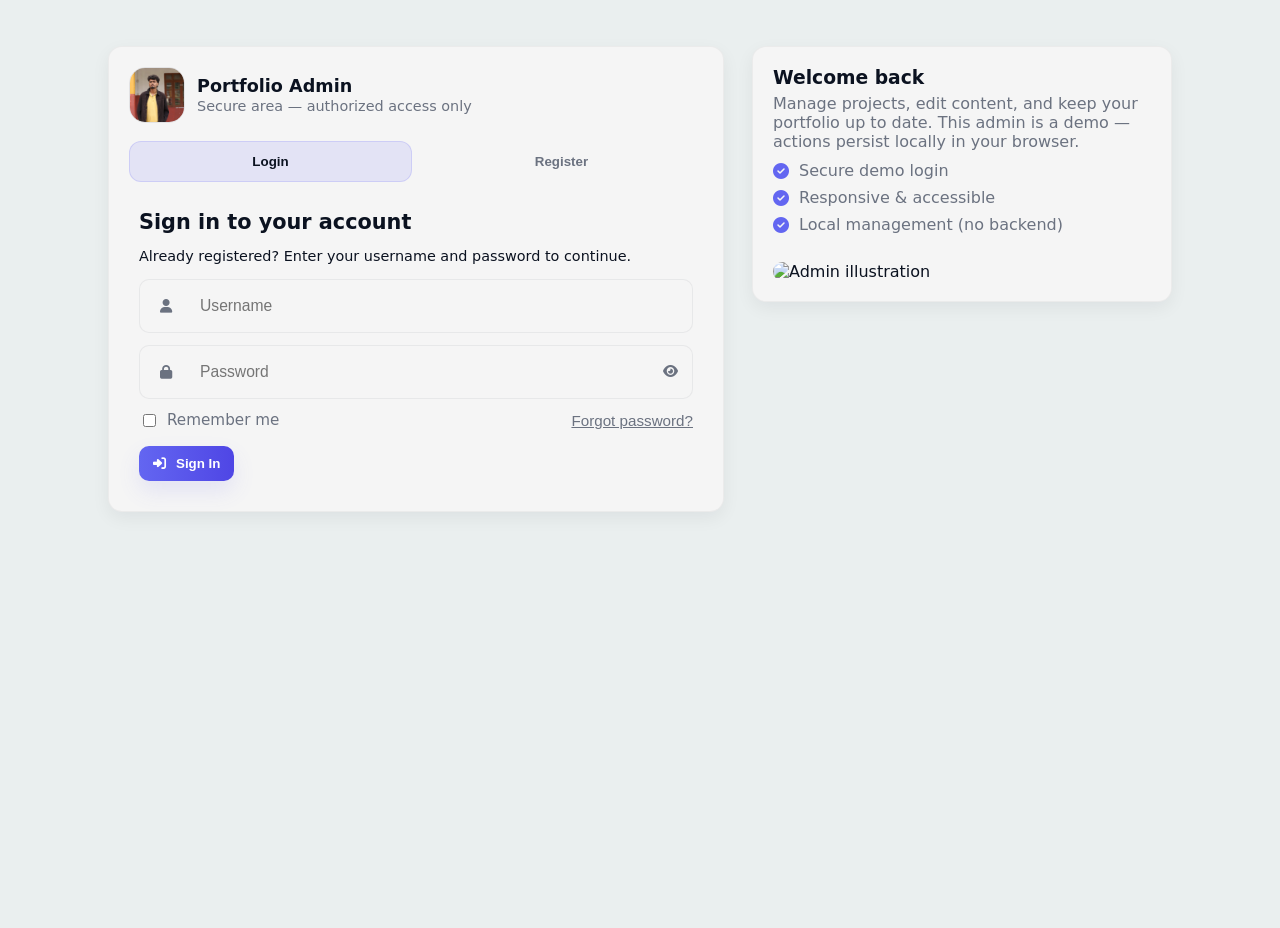
==== Admin/admin.html @ 9e24e944 "Initial commit" ====
<!doctype html>
<html lang="en">
<head>
  <meta charset="utf-8">
  <meta name="viewport" content="width=device-width,initial-scale=1">
  <title>Admin • Portfolio</title>
  <link rel="stylesheet" href="admin.css">
  <link rel="stylesheet" href="https://cdnjs.cloudflare.com/ajax/libs/font-awesome/6.4.0/css/all.min.css">
</head>
<body class="admin-root">
  <main class="login-wrap">
    <section class="panel left-panel">
      <div class="brand">
        <a id="logo-link" class="logo" href="#" title="Go to dashboard">
          <img class="logo-image" src="/images/SSSS.jpeg" alt="Portfolio Admin logo">
        </a>
        <div class="brand-text">
          <h1>Portfolio Admin</h1>
          <p class="muted">Secure area — authorized access only</p>
        </div>
      </div>

      <div class="auth-tabs">
        <button id="tab-login" class="tab active">Login</button>
        <button id="tab-register" class="tab">Register</button>
      </div>

      <form id="login-form" class="login-card" aria-labelledby="login-title" novalidate>
        <h2 id="login-title">Sign in to your account</h2>
        <p class="muted small">Already registered? Enter your username and password to continue.</p>

        <label class="input-group">
          <span class="icon"><i class="fa fa-user"></i></span>
          <input id="adm-username" name="username" type="text" placeholder="Username" required autocomplete="username">
        </label>

        <label class="input-group">
          <span class="icon"><i class="fa fa-lock"></i></span>
          <input id="adm-password" name="password" type="password" placeholder="Password" required autocomplete="current-password">
          <button type="button" id="toggle-pass" class="toggle-pass" aria-label="Show password"><i class="fa fa-eye"></i></button>
        </label>

        <div class="form-foot">
          <label class="remember"><input id="remember" type="checkbox"> Remember me</label>
          <button id="forgot-password" type="button" class="forgot muted">Forgot password?</button>
        </div>

        <div class="actions">
          <button id="adm-login" class="btn btn-primary" type="submit"><i class="fa fa-sign-in-alt"></i> Sign In</button>
        </div>

        <p id="login-error" class="error" role="alert" aria-live="assertive" style="display:none">Invalid username or password</p>
      </form>

      <form id="register-form" class="login-card" aria-labelledby="register-title" novalidate style="display:none">
        <h2 id="register-title">Create a New Account</h2>
        <p class="muted small">Register a new admin account. This will save credentials locally in your browser.</p>

        <label class="input-group">
          <span class="icon"><i class="fa fa-user-plus"></i></span>
          <input id="reg-username" name="username" type="text" placeholder="Choose a username" required>
        </label>

        <label class="input-group">
          <span class="icon"><i class="fa fa-briefcase"></i></span>
          <input id="reg-profession" name="profession" type="text" placeholder="Profession (optional)">
        </label>

        <label class="input-group">
          <span class="icon"><i class="fa fa-lock"></i></span>
          <input id="reg-password" name="password" type="password" placeholder="Choose a password" required>
        </label>

        <div class="form-foot">
          <button id="show-login" type="button" class="forgot muted">Already have an account?</button>
        </div>

        <div class="actions">
          <button id="adm-register" class="btn btn-primary" type="submit"><i class="fa fa-user-plus"></i> Register</button>
        </div>

        <p id="register-error" class="error" role="alert" aria-live="assertive" style="display:none">Failed to register. Username may already exist.</p>
        <p id="register-success" class="success" role="status" aria-live="polite" style="display:none">Registration complete. You will be redirected shortly.</p>
      </form>

      <form id="reset-form" class="login-card" aria-labelledby="reset-title" novalidate style="display:none">
        <h2 id="reset-title">Reset password</h2>
        <p class="muted small">Enter your username and new password to reset your account.</p>

        <label class="input-group">
          <span class="icon"><i class="fa fa-user"></i></span>
          <input id="reset-username" name="username" type="text" placeholder="Registered username" required>
        </label>

        <label class="input-group">
          <span class="icon"><i class="fa fa-key"></i></span>
          <input id="reset-password" name="password" type="password" placeholder="New password" required>
        </label>

        <div class="form-foot">
          <button id="reset-cancel" type="button" class="forgot muted">Back to login</button>
        </div>

        <div class="actions">
          <button id="adm-reset" class="btn btn-primary" type="submit"><i class="fa fa-redo"></i> Reset Password</button>
        </div>

        <p id="reset-error" class="error" role="alert" aria-live="assertive" style="display:none">Unable to reset password. Username not found.</p>
        <p id="reset-success" class="success" role="status" aria-live="polite" style="display:none">Password reset successful. Please login again.</p>
      </form>
    </section>

    <aside class="panel right-panel">
      <div class="welcome-card">
        <h3>Welcome back</h3>
        <p class="muted">Manage projects, edit content, and keep your portfolio up to date. This admin is a demo — actions persist locally in your browser.</p>
        <ul class="features">
          <li><i class="fa fa-check-circle"></i> Secure demo login</li>
          <li><i class="fa fa-check-circle"></i> Responsive & accessible</li>
          <li><i class="fa fa-check-circle"></i> Local management (no backend)</li>
        </ul>
      </div>
      <div class="illustration" aria-hidden="true">
        <img src="https://images.unsplash.com/photo-1564866657316-1b6d3d6d2d5c?auto=format&fit=crop&w=800&q=60" alt="Admin illustration">
      </div>
    </aside>

  </main>

  <script src="admin.js"></script>
</body>
</html>
---- Admin/admin.css ----
/* Professional admin login styles */
:root{
  /* White / gray professional palette */
  --bg: #EAEFEF ;     /* page background */
  --card:   #F5F5F5;     /* card / panel background */
  --muted: #6b7280;     /* secondary text */
  --accent: #6366f1;    /* primary accent */
  --accent-2: #4f46e5;  /* secondary accent */
  --glass: rgba(2,6,23,0.04);
  --text: #0b1220;      /* primary text (dark) */
}

*{box-sizing:border-box}
html,body{height:100%;margin:0;font-family: 'Outfit', system-ui, -apple-system, 'Segoe UI', Roboto, Arial;background:var(--bg);color:var(--text)}

.admin-root{max-width:1100px;margin:28px auto;padding:18px}
.login-wrap{display:grid;grid-template-columns:1fr 420px;gap:28px;align-items:start}

.panel{border-radius:14px;padding:20px;background:var(--card);border:1px solid var(--glass);box-shadow:0 6px 18px rgba(15,23,42,0.06)}

.left-panel .brand{display:flex;gap:12px;align-items:center;margin-bottom:18px}
.logo{width:56px;height:56px;border-radius:16px;background:transparent;border:1px solid rgba(15,23,42,0.08);display:flex;align-items:center;justify-content:center;overflow:hidden;transition:transform 0.2s ease,box-shadow 0.2s ease;text-decoration:none}
.logo:hover{transform:translateY(-2px);box-shadow:0 12px 28px rgba(15,23,42,0.12)}
.logo-image{width:100%;height:100%;display:block;object-fit:cover}
.brand-text h1{margin:0;font-size:1.1rem}
.brand-text p{margin:2px 0 0;color:var(--muted);font-size:0.9rem}

.auth-tabs{display:flex;gap:8px;margin-bottom:18px}
.tab{flex:1;border:none;background:transparent;color:var(--muted);padding:12px 16px;border-radius:12px;cursor:pointer;border:1px solid transparent;transition:all 0.2s ease;font-weight:700}
.tab.active{background:rgba(99,102,241,0.12);color:var(--text);border-color:rgba(99,102,241,0.18)}

.login-card{background:transparent;padding:10px}
.login-card h2{margin:0 0 8px;font-size:1.3rem}
.small{font-size:0.9rem}

.input-group{display:flex;align-items:center;gap:10px;background:var(--card);border-radius:10px;padding:8px;border:1px solid rgba(15,23,42,0.06);transition:all .18s ease;margin-top:12px}
.input-group .icon{width:36px;height:36px;display:flex;align-items:center;justify-content:center;color:var(--muted);font-size:14px}
.input-group input{flex:1;border:0;background:transparent;color:var(--text);outline:none;padding:8px 6px;font-size:0.98rem}
.input-group:focus-within{border-color:rgba(99,102,241,0.22);box-shadow:0 6px 20px rgba(99,102,241,0.06)}
.toggle-pass{background:transparent;border:0;color:var(--muted);cursor:pointer;padding:6px;border-radius:8px}

.form-foot{display:flex;justify-content:space-between;align-items:center;margin-top:12px}
.remember{display:flex;gap:8px;align-items:center;color:var(--muted);font-size:0.95rem}
.forgot{color:var(--muted);text-decoration:none;font-size:0.95rem}

.actions{margin-top:16px}
.btn{display:inline-flex;align-items:center;gap:10px;padding:10px 14px;border-radius:10px;border:0;font-weight:700}
.btn-primary{background:linear-gradient(90deg,var(--accent),var(--accent-2));color:#fff;box-shadow:0 10px 22px rgba(99,102,241,0.12)}
.btn-secondary{background:transparent;color:var(--text);border:1px solid rgba(15,23,42,0.06)}

.error{color:#ef4444;margin-top:10px;font-weight:600}
.success{color:#16a34a;margin-top:10px;font-weight:600}
.forgot{background:transparent;border:none;color:var(--muted);font-size:0.95rem;text-decoration:underline;cursor:pointer;padding:0}

.right-panel{display:flex;flex-direction:column;gap:12px;align-items:stretch}
.welcome-card h3{margin:0 0 6px}
.welcome-card p{color:var(--muted);margin:0 0 8px}
.features{list-style:none;padding:0;margin:10px 0 0;color:var(--muted)}
.features li{display:flex;gap:10px;align-items:center;margin-bottom:8px}
.features i{color:var(--accent)}
.illustration img{width:100%;border-radius:10px;display:block;margin-top:8px}

.dashboard-card{grid-column:1/-1}

/* subtle animations */
.shake{animation:shake .45s}
@keyframes shake{0%{transform:translateX(0)}25%{transform:translateX(-6px)}50%{transform:translateX(6px)}75%{transform:translateX(-4px)}100%{transform:translateX(0)}}

@media (max-width:980px){
  .login-wrap{grid-template-columns:1fr;}
  .right-panel{order:-1}
}

.dashboard-page{grid-template-columns:420px 1fr;}
.sidebar-block{background:rgba(255,255,255,0.85);border:1px solid rgba(15,23,42,0.08);border-radius:18px;padding:20px;margin-top:20px;}
.sidebar-block h3{margin:0 0 14px;font-size:1.05rem;color:var(--text);}
.sidebar-form .input-group{display:flex;align-items:center;gap:10px;padding:0;border:none;background:transparent;margin-top:14px;}
.sidebar-form .input-group .icon{width:36px;height:36px;display:flex;align-items:center;justify-content:center;color:var(--muted);font-size:14px;}
.sidebar-form input,.sidebar-form textarea,.sidebar-form select{flex:1;border:1px solid rgba(15,23,42,0.08);border-radius:14px;background:#fff;color:var(--text);padding:12px 14px;font-size:0.95rem;outline:none;}
.sidebar-form textarea{min-height:100px;resize:vertical;}
.filter-group{display:grid;gap:14px;}
.filter-group label{display:flex;flex-direction:column;gap:8px;color:var(--muted);font-size:0.95rem;}
.card-list{display:grid;gap:16px;margin-top:18px;}
.item-card{display:grid;grid-template-columns:96px 1fr auto;gap:14px;padding:18px;background:#fff;border-radius:18px;border:1px solid rgba(15,23,42,0.08);align-items:start;}
.item-card img{width:96px;height:96px;border-radius:18px;object-fit:cover;background:#f8fbfe;}
.item-card-content{display:flex;flex-direction:column;gap:8px;}
.item-card-title{margin:0;font-size:1rem;color:var(--text);}
.category-badge{display:inline-flex;padding:5px 12px;border-radius:999px;background:rgba(99,102,241,0.12);color:var(--accent);font-size:0.82rem;font-weight:700;}
.item-card-desc{margin:0;color:var(--muted);line-height:1.55;}
.delete-item{border:none;background:rgba(239,68,68,0.1);color:#b91c1c;font-weight:700;padding:10px 14px;border-radius:14px;cursor:pointer;}
.empty-state{padding:22px 18px;background:rgba(15,23,42,0.03);border:1px dashed rgba(15,23,42,0.14);border-radius:16px;color:var(--muted);}
.status-line{font-size:0.95rem;color:var(--muted);margin-top:10px;}
.status-line.success{color:#16a34a;}
.status-line.error{color:#dc2626;}

@media (max-width:520px){
  .logo{width:48px;height:48px;font-size:18px}
  .input-group .icon{width:32px;height:32px}
  .dashboard-page{grid-template-columns:1fr;}
  .item-card{grid-template-columns:1fr;}
  .delete-item{width:100%;}
}
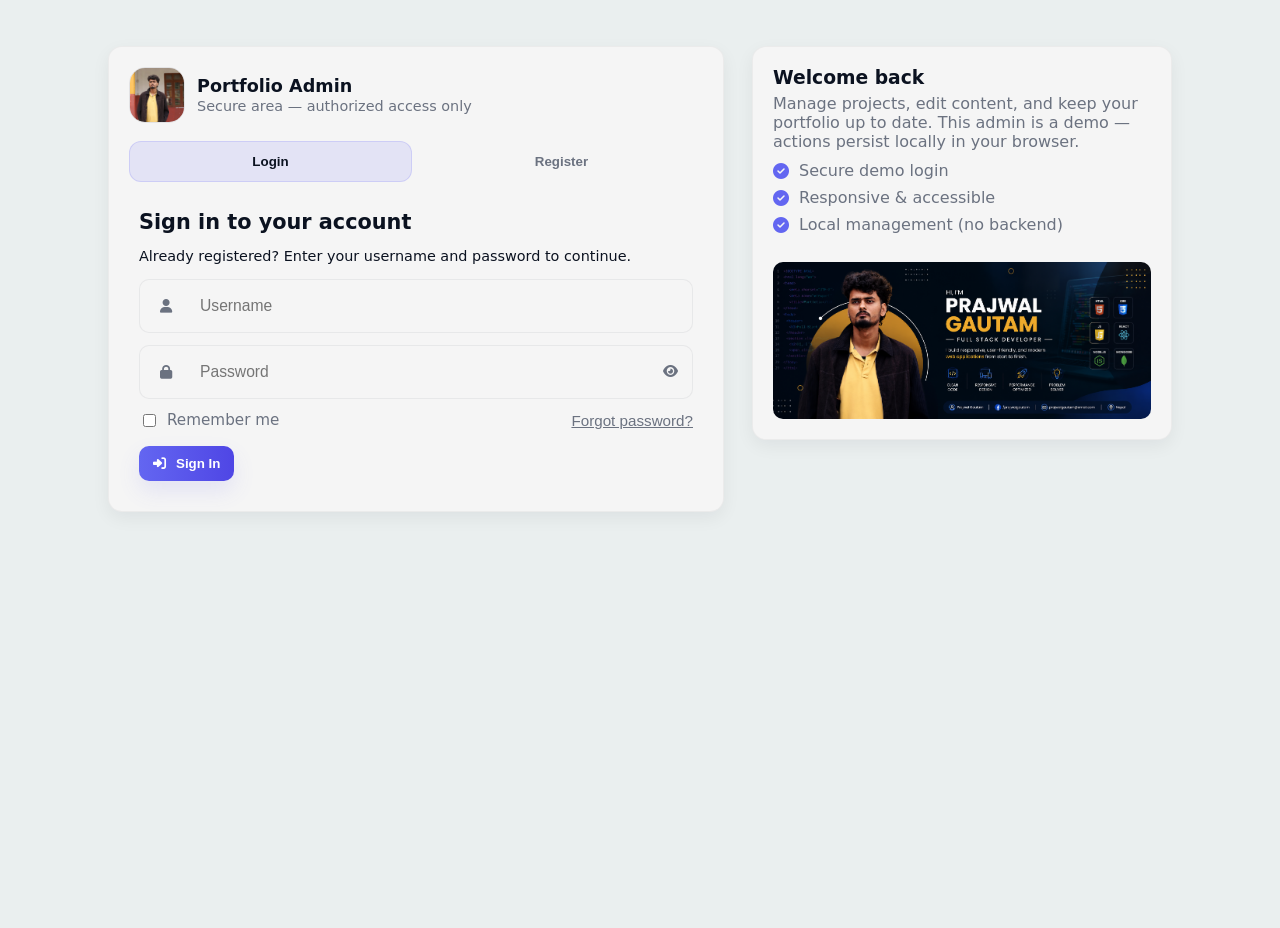
==== commit c5357e79: "Update project files" ====
--- a/Admin/admin.html
+++ b/Admin/admin.html
@@ -121,7 +121,7 @@
         </ul>
       </div>
       <div class="illustration" aria-hidden="true">
-        <img src="https://images.unsplash.com/photo-1564866657316-1b6d3d6d2d5c?auto=format&fit=crop&w=800&q=60" alt="Admin illustration">
+        <img src="/images/pic.png" alt="Admin illustration">
       </div>
     </aside>
 
